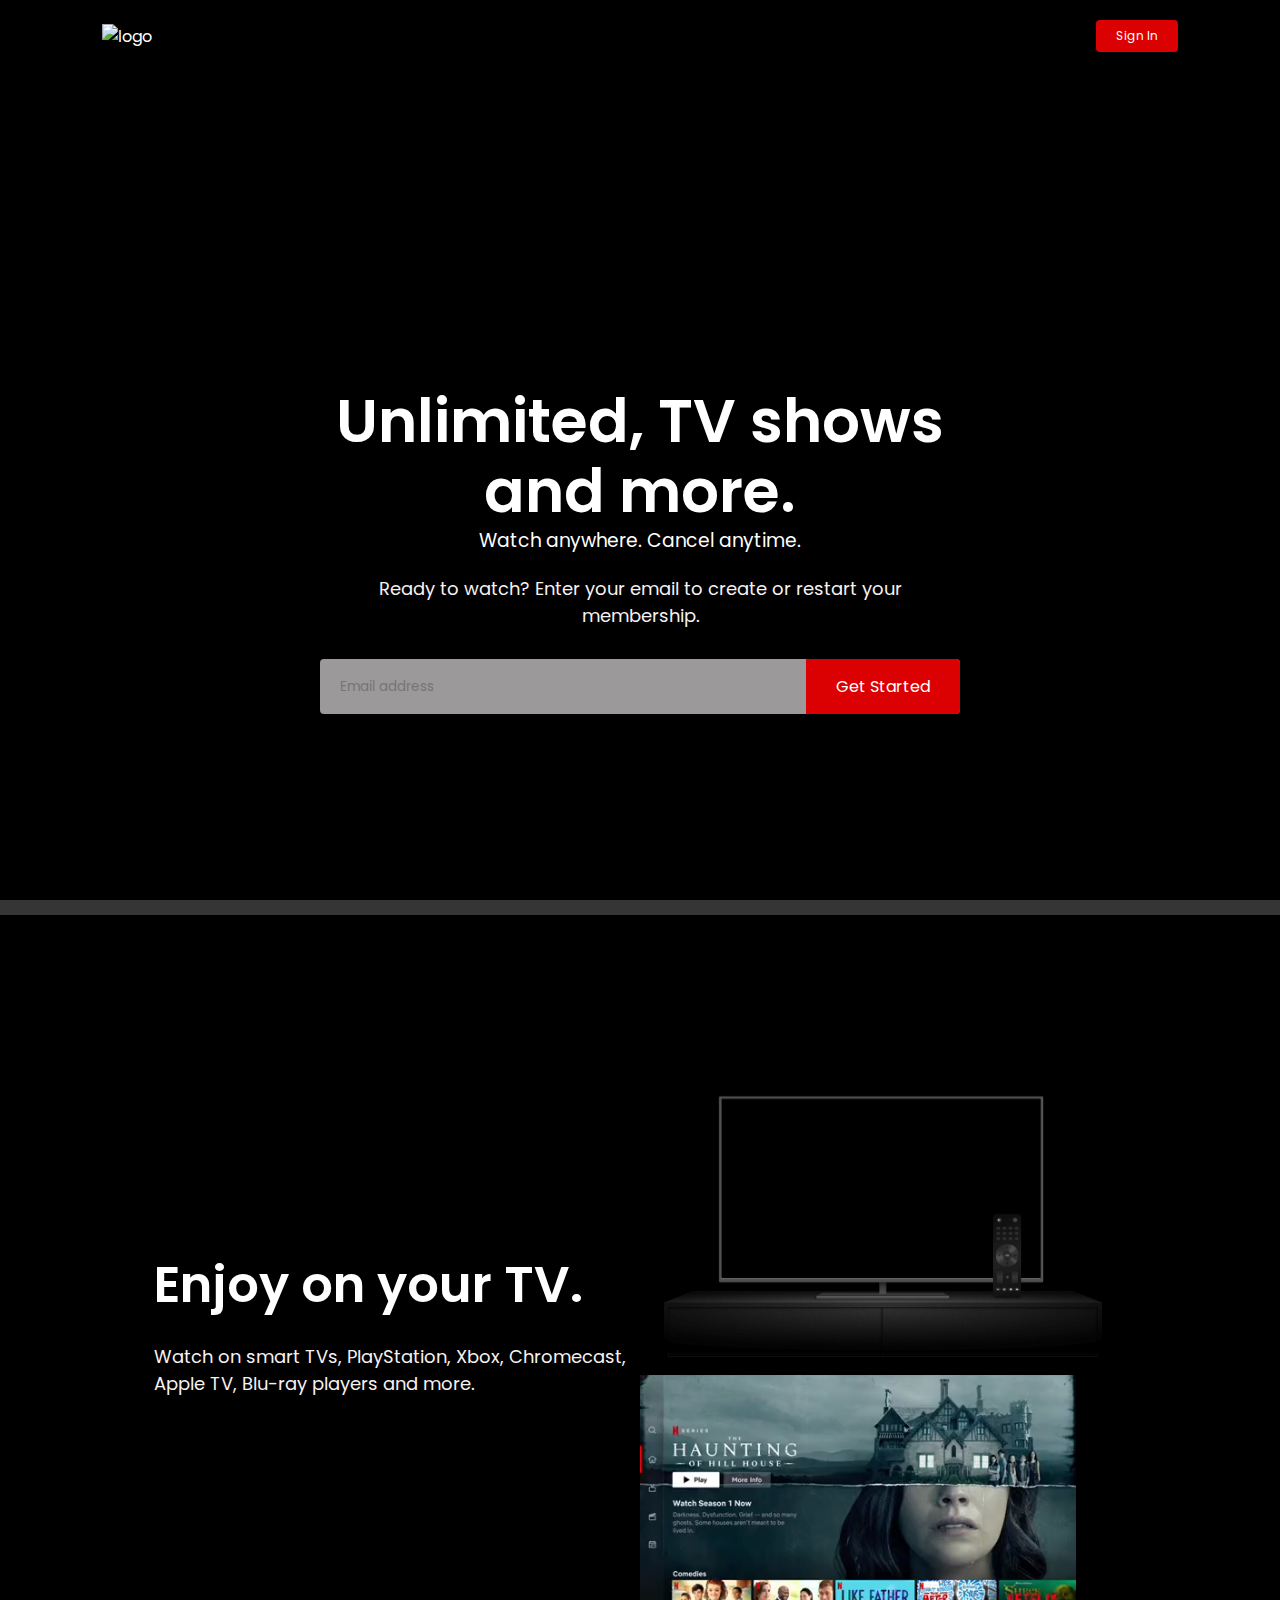
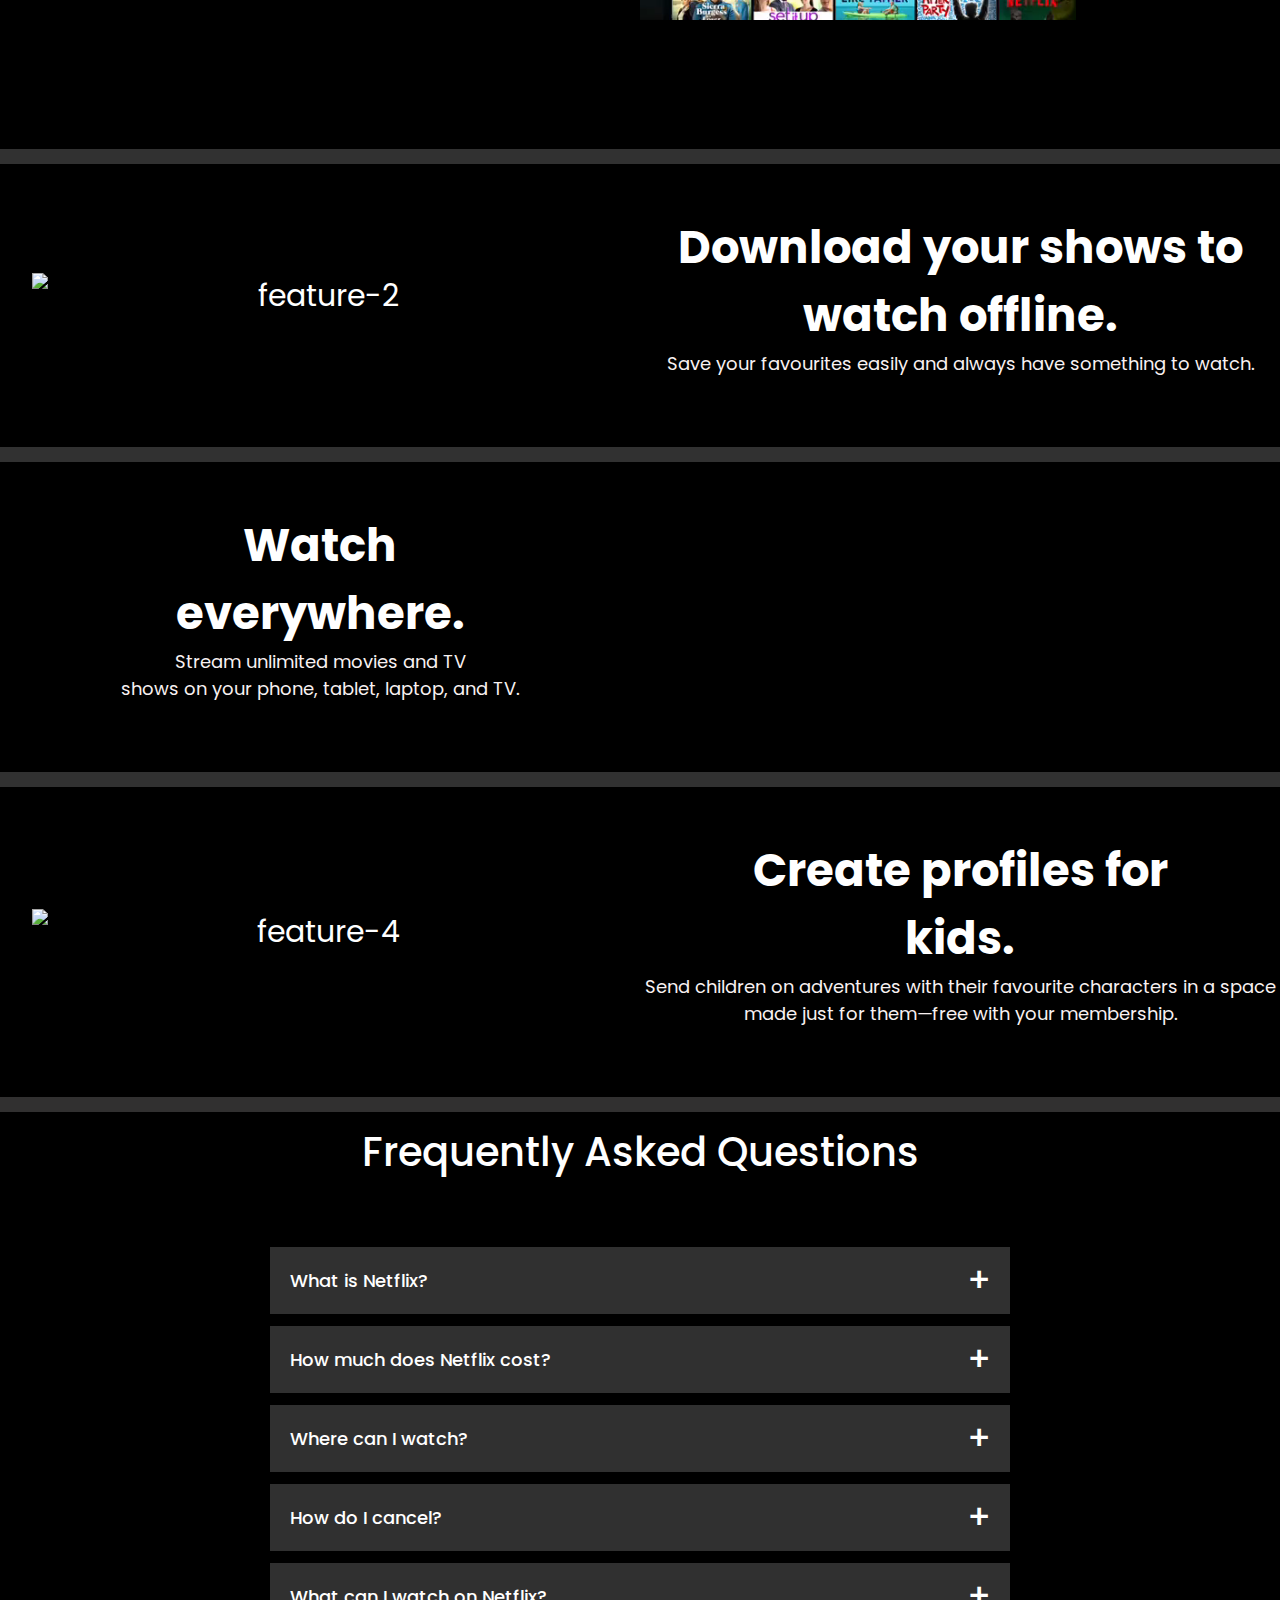
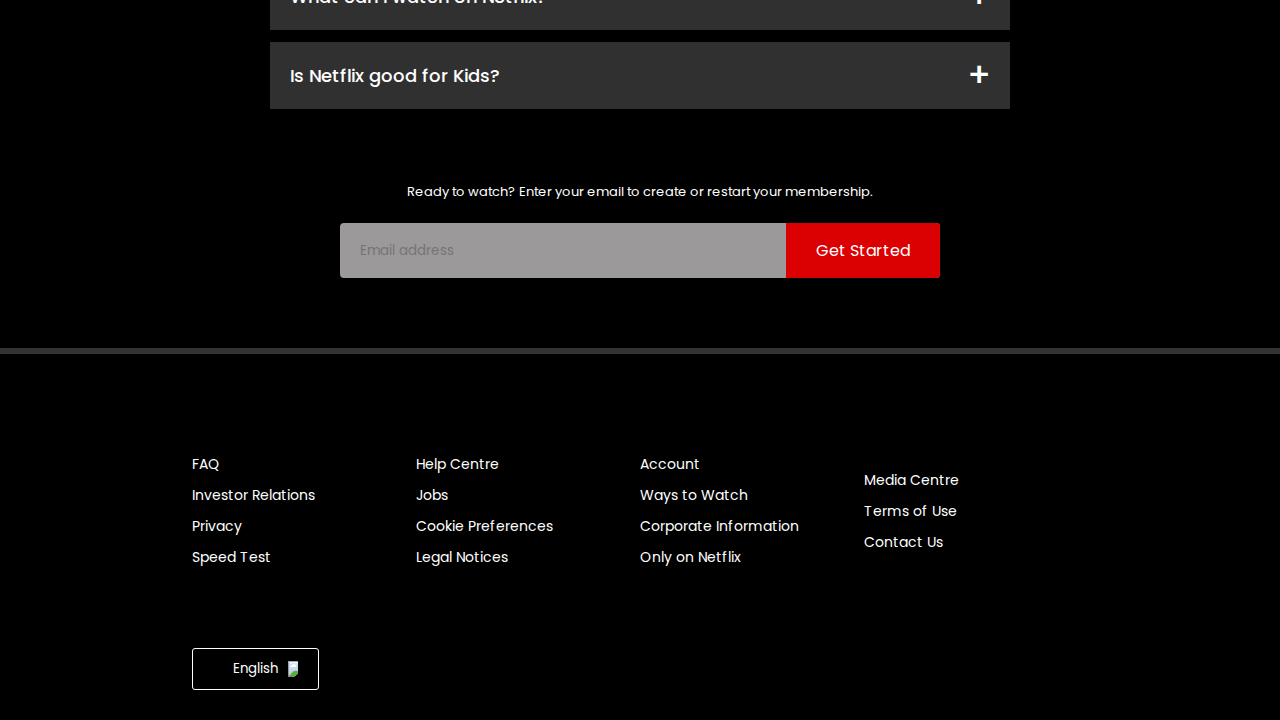
==== index0.html @ baf1df27 "ajouter index0.html" ====
<!DOCTYPE html>
<html lang="en">
<head>
    <meta charset="UTF-8">
    <meta name="viewport" content="width=device-width, initial-scale=1.0">
    <link rel="stylesheet" href="style0.css">
  <title>Netflix  Watch TV Shows Online, Watch Movies Online</title>
</head>
<body>
    <div class="header">
        <nav>
            <img class="logo" src="./Assets/logo.png" alt="logo">
            <div>
                <button>Sign In</button>
            </div>
        </nav>

        <div class="header-content">
            <h1>Unlimited, TV shows and more.</h1>
            <h3>Watch anywhere. Cancel anytime.</h3>
            <p>Ready to watch? Enter your email to create or restart your membership.</p>
            <form action="#" class="email-signup">
                <input type="email" placeholder="Email address">
                <div>
                <button type="submit">Get Started</button>
            </div>
            </form>
        </div>
    </div>
<!--Ici commence la premiere section-->
    <div class="features">
        <div class="sow">
            <div class="text-col">
                <h2>Enjoy on your TV.</h2>
                <p>Watch on smart TVs, PlayStation, Xbox, Chromecast, Apple TV, Blu-ray players and more.</p>
            </div>
            <div class="img-col">
                <img src="./Assets/tv.png.svg" alt="feature-1" class="img-leg">
                <video src="Assets/Netflix Gabon - Watch TV Shows Online, Watch Movies Online.m4v"class="video"></video>
            </div>
        </div>
    </div>
    <!--la deuxieme section-->
        <div class="row">
            <div class="img-col">
                <img src="./Assets/feature-2.png" alt="feature-2">
            </div>
            <div class="text-col">
                <h2>Download your shows to watch offline.</h2>
                <p>Save your favourites easily and always have something to watch.</p>
            </div>
        </div>
        <!--la troisieme section-->
        <div class="row">
            <div class="text-col">
                <h2>Watch <br> everywhere.</h2>
                <p>Stream unlimited movies and TV <br>shows on your phone, tablet, laptop, and TV.</p>
            </div>

        </div>
        <!--La quatrieme section-->
        <div class="row">
            <div class="img-col">
                <img src="./Assets/feature-4.png" alt="feature-4">
            </div>
            <div class="text-col">
                <h2>Create profiles for <br> kids.</h2>
                <p>Send children on adventures with their favourite characters in a space made just for them—free with your membership.</p>
            </div>
        </div>
          <!--la cinquieme section-->
    <div class="faq">
        <h2>Frequently Asked Questions</h2>

        <ul class="accordion">
            <li>
                <input type="radio" name="accordion" id="first">
                <label for="first">What is Netflix?</label>
                <div class="content">
                    <p>Netflix is a streaming service that offers a wide variety of award-winning TV shows, movies, anime, documentaries and more – on thousands of internet-connected devices.<br><br>
                    You can watch as much as you want, whenever you want, without a single ad – all for one low monthly price. There's always something new to discover, and new TV shows and movies are added every week!</p>
                </div>
            </li>
            <li>
                <input type="radio" name="accordion" id="second">
                <label for="second">How much does Netflix cost?</label>
                <div class="content">
                    <p>Watch Netflix on your smartphone, tablet, Smart TV, laptop, or streaming device, all for one fixed monthly fee. Plans range from ₹ 149 to ₹ 649 a month. No extra costs, no contracts.</p>
                </div>
            </li>
            <li>
                <input type="radio" name="accordion" id="third">
                <label for="third">Where can I watch?</label>
                <div class="content">
                    <p>Watch anywhere, anytime. Sign in with your Netflix account to watch instantly on the web at netflix.com from your personal computer or on any internet-connected device that offers the Netflix app, including smart TVs, smartphones, tablets, streaming media players and game consoles.<br><br>
                    You can also download your favourite shows with the iOS, Android, or Windows 10 app. Use downloads to watch while you're on the go and without an internet connection. Take Netflix with you anywhere.</p>
                </div>
            </li>
            <li>
                <input type="radio" name="accordion" id="fourth">
                <label for="fourth">How do I cancel?</label>
                <div class="content">
                    <p>Netflix is flexible. There are no annoying contracts and no commitments. You can easily cancel your account online in two clicks. There are no cancellation fees – start or stop your account anytime.</p>
                </div>
            </li>
            <li>
                <input type="radio" name="accordion" id="fifth">
                <label for="fifth">What can I watch on Netflix?</label>
                <div class="content">
                    <p>Netflix has an extensive library of feature films, documentaries, TV shows, anime, award-winning Netflix originals, and more. Watch as much as you want, anytime you want.</p>
                </div>
            </li>
            <li>
                <input type="radio" name="accordion" id="sixth">
                <label for="sixth">Is Netflix good for Kids?</label>
                <div class="content">
                    <p>The Netflix Kids experience is included in your membership to give parents control while kids enjoy family-friendly TV shows and films in their own space.<br><br>
                    Kids profiles come with PIN-protected parental controls that let you restrict the maturity rating of content kids can watch and block specific titles you don’t want kids to see.</p>
                </div>
            </li>
        </ul>
        
        <small>Ready to watch? Enter your email to create or restart your membership.
        </small>
        
        <form action="#" class="email-signup">
            <input type="email" placeholder="Email address" required>
            <button type="submit">Get Started</button>
        </form>  
    </div>
<!--le footer,la derniere partie-->
    <div class="footer">

        <div class="sow">
            <div class="col">
                <a href="#">FAQ</a>
                <a href="#">Investor Relations</a>
                <a href="#">Privacy</a>
                <a href="#">Speed Test</a>
            </div>
            <div class="col">
                <a href="#">Help Centre</a>
                <a href="#">Jobs</a>
                <a href="#">Cookie Preferences</a>
                <a href="#">Legal Notices</a>
            </div>
            <div class="col">
                <a href="#">Account</a>
                <a href="#">Ways to Watch</a>
                <a href="#">Corporate Information</a>
                <a href="#">Only on Netflix</a>
            </div>
            <div class="col">
                <a href="#">Media Centre</a>
                <a href="#">Terms of Use</a>
                <a href="#">Contact Us</a>
            </div>
        </div>

        <button class="lang-btn"><i class="fa-solid fa-globe"></i> English <img src="./Assets/down-icon.png"></button>

        <p class="copyright-text"></p>
    </div>

</body>
</html>
---- style0.css ----
@import url("https://fonts.googleapis.com/css2?family=Poppins:wght@500;700;800&display=swap");

* {
    margin: 0;
    padding: 0;
    box-sizing: border-box;
    font-family: 'Poppins', sans-serif;
}

body {
    background-color: #000;
    color: #fff;
}

.header {
    width: 100%;
    height: 100vh;
    background-image: linear-gradient(rgba(0,0,0,0.7),rgba(0,0,0,0.7)), url(./Assets/header-image.png);
    background-size: cover;
    background-position: center;
    padding: 10px 8%;
    position: relative;
}

nav {
    display: flex;
    align-items: center;
    justify-content: space-between;
    padding: 10px 0;
}

.logo {
    width: 150px;
    cursor: pointer;
}

nav button {
    border: none;
    outline: none;
    background-color: #db0001;
    color: #fff;
    padding: 7px 20px;
    font-size: 12px;
    border-radius: 4px;
    margin-left: 10px;
    cursor: pointer;
}

.lang-btn {
    display: inline-flex;
    align-items: center;
    background: transparent;
    border: 1px solid #fff;
    padding: 7px 10px;
}

.lang-btn img {
    width: 10px;
    margin-left: 10px;
} 

.fa-globe {
    color: #fff;
    width: 10px;
    margin-right: 10px;
}

.header-content {
    position: absolute;
    top: 50%;
    left: 50%;
    transform: translate(-50%,-50%);
    text-align: center;
    margin-top: 100px;
}

.header-content h1 {
    font-size: 60px;
    line-height: 70px;
    font-weight: 600;
    max-width: 650px;
}

.header-content h3 {
    font-weight: 400;
    margin-bottom: 20px;
}

.email-signup {
    background: rgb(155, 153, 153);
    border-radius: 4px;
    display: flex;
    align-items: center;
    margin-top: 30px;
    overflow: hidden;
    border: 1 solid rgb(255, 253, 253);
}

.email-signup input {
    flex: 1;
    border: 0;
    outline: 0;
    margin-left: 20px;
    background-color: transparent;
    border: 1 solid rgb(255, 253, 253);
}

.email-signup button {
    background-color: #db0001;
    border: none;
    outline: none;
    color: #fff;
    font-size: 16px;
    cursor: pointer;
    padding: 15px 30px;
}


.features {
    padding: 50px 12%;
    font-size: 22px;
    border-top: 15px solid rgb(54, 53, 53);
    padding:72px opx;
}

.row {
    display: flex;
    align-items: center;
    width: 100%;
    flex-wrap: wrap;
    padding: 50px 0;
    border-top: 15px solid rgb(49, 49, 49);
    text-align: center;
    font-size: 30px;
}

.text-col, .img-col {
    flex-basis: 50%;
    margin-bottom: 20px;
}

.img-col img {
    display: block;
    width: 90%;
    margin: auto;
}

.features h2 {
    font-size: 50px;
    font-weight: 600;
    margin-bottom: 20px;
}

.faq {
    padding: 10px 12%;
    text-align: center;
    font-size: 18px;
    border-top: 15px solid rgb(49, 48, 48);
}

.faq h2 {
    font-size: 40px;
    font-weight: 500;
}

.accordion {
    margin: 60px auto;
    width: 100%;
    max-width: 750px;
}

.accordion li {
    list-style: none;
    width: 100%;
    padding: 5px;
}

.accordion li label {
    display: flex;
    align-items: center;
    padding: 20px;
    font-size: 18px;
    font-weight: 500;
    background-color: #303030;
    margin-bottom: 2px;
    cursor: pointer;
    position: relative;
}

label::after {
    content: '+';
    font-size: 34px;
    position: absolute;
    right: 20px;
    transition: transform 0.5s;
}

input[type="radio"] {
    display: none;
}

.accordion .content {
    background-color: #303030;
    text-align: left;
    padding: 0 20px;
    max-height: 0;
    overflow: hidden;
    transition: max-height 0.5s, padding 0.5s;
}

.accordion input[type="radio"]:checked + label + .content {
    max-height: 600px;
    padding: 30px 20px;
}

.accordion input[type="radio"]:checked + label::after {
    transform: rotate(135deg);
}

.faq small {
    font-size: 13px;
}

.faq .email-signup {
    max-width: 600px;
    margin: 20px auto 60px;
}


.footer {
    padding: 50px 15% 10px;
    border-top: 6px solid #333;
    color: #777;
}

.footer h2 {
    font-size: 18px;
    font-weight: 400;
    margin-bottom: 30px;
}

.footer .col {
    flex-basis: 25%;
    flex-grow: 1;
    margin-bottom: 20px;
}

.footer .col a {
    display: block;
    color: #ffffff;
    font-size: 14px;
    margin-bottom: 10px;
    text-decoration: none;
}

.footer .row {
    align-items: flex-start;
    padding: 10px 0px;
}

.footer .lang-btn {
    color: #fff;
    padding: 10px 20px;
    border-radius: 3px;
}

.copyright-text {
    font-size: 14px;
    margin-top: 20px;
    margin-bottom: 10px;
}



@media only screen and (max-width: 600px) {
    .logo {
        width: 100px;
    }

    nav button {
        padding: 5px 10px;
    }

    nav .lang-btn {
        padding: 4px 8px;
    }

    .header-content {
        position: unset;
        transform: none;
        padding-top: 150px;
    }

    .header-content h1 {
        font-size: 30px;
    }

    .email-signup button {
        font-size: 12px;
        padding: 10px 15px;
    }

    .text-col, .img-col {
        flex-basis: 100%;

    }

    .features h2 {
        font-size: 30px;
    }

    .features p {
        font-size: 15px;
    }

    .row:nth-child(2), .row:nth-child(4) {
        flex-direction: column-reverse;
    }

    .features .row {
        padding: 10px 0;
    }

    .faq h2 {
        font-size: 20px;
    }

    .accordion .content {
        font-size: 14px;
    }

    .accordion li label {
        padding: 10px;
        font-size: 14px;
    }

    label::after {
        font-size: 22px;
    }
}
.video{
   position: relative;
   z-index: 1;
   height: 245px;
}
.img-leg{
    z-index: 2;
    width: 10%;
    height: 360px;
    margin-bottom: 50px;

}
.sow{
    display: flex;
    align-items: center;
    width: 100%;
    flex-wrap: wrap;
    padding: 50px 0; 
}
p{
    font-size: 18px;
    color: rgb(248, 241, 241);
}
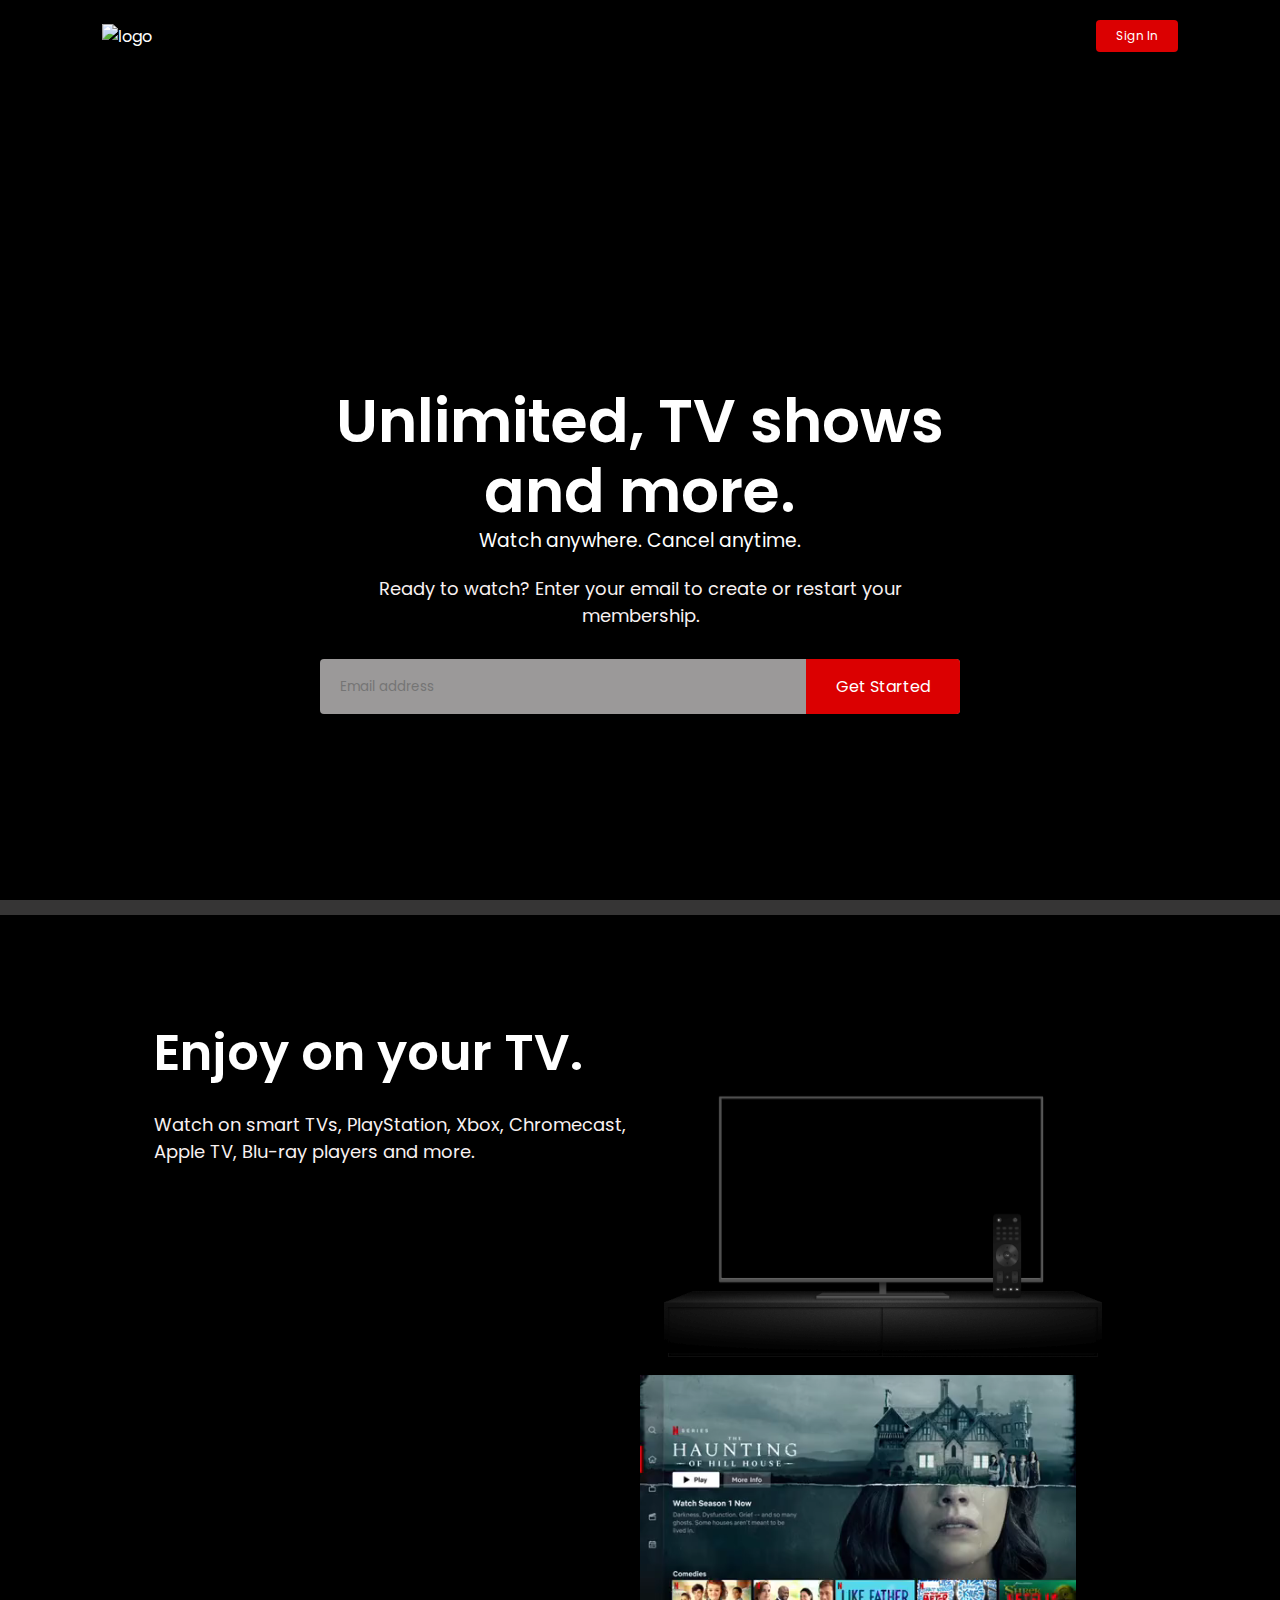
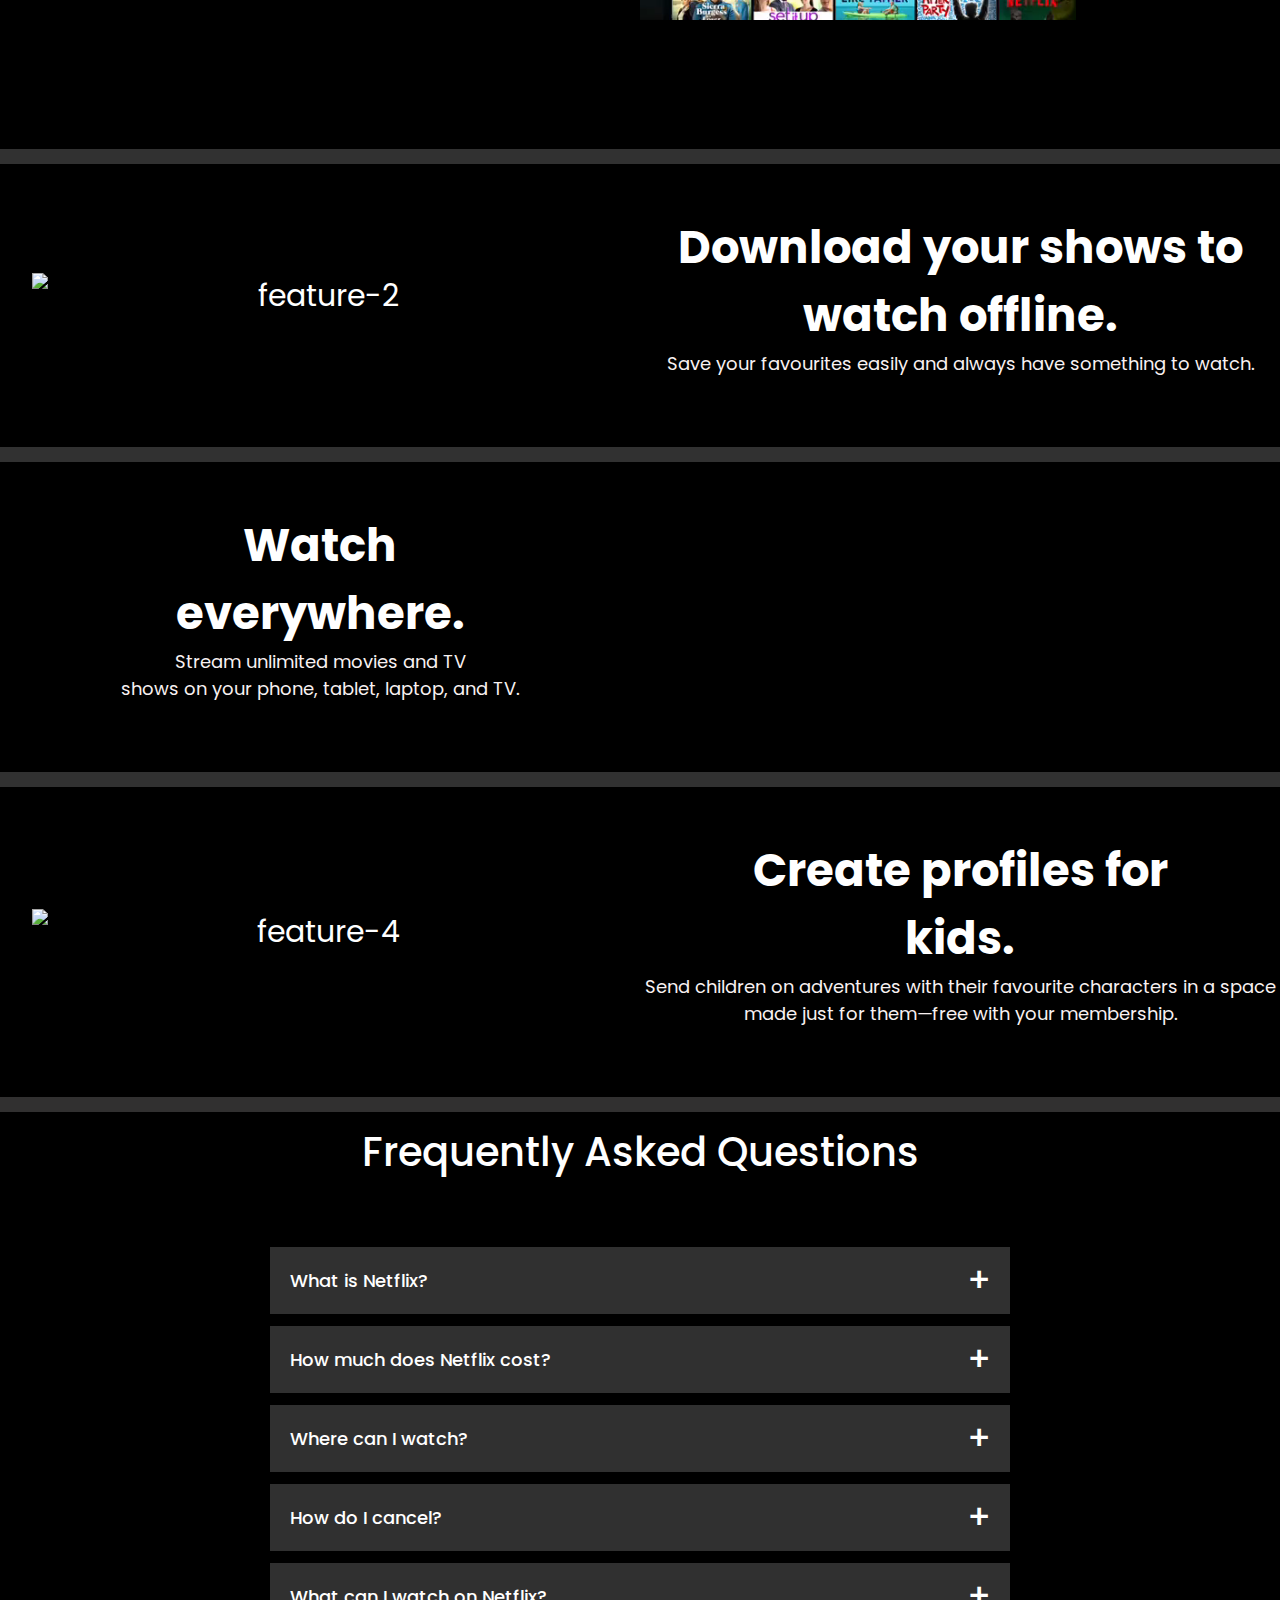
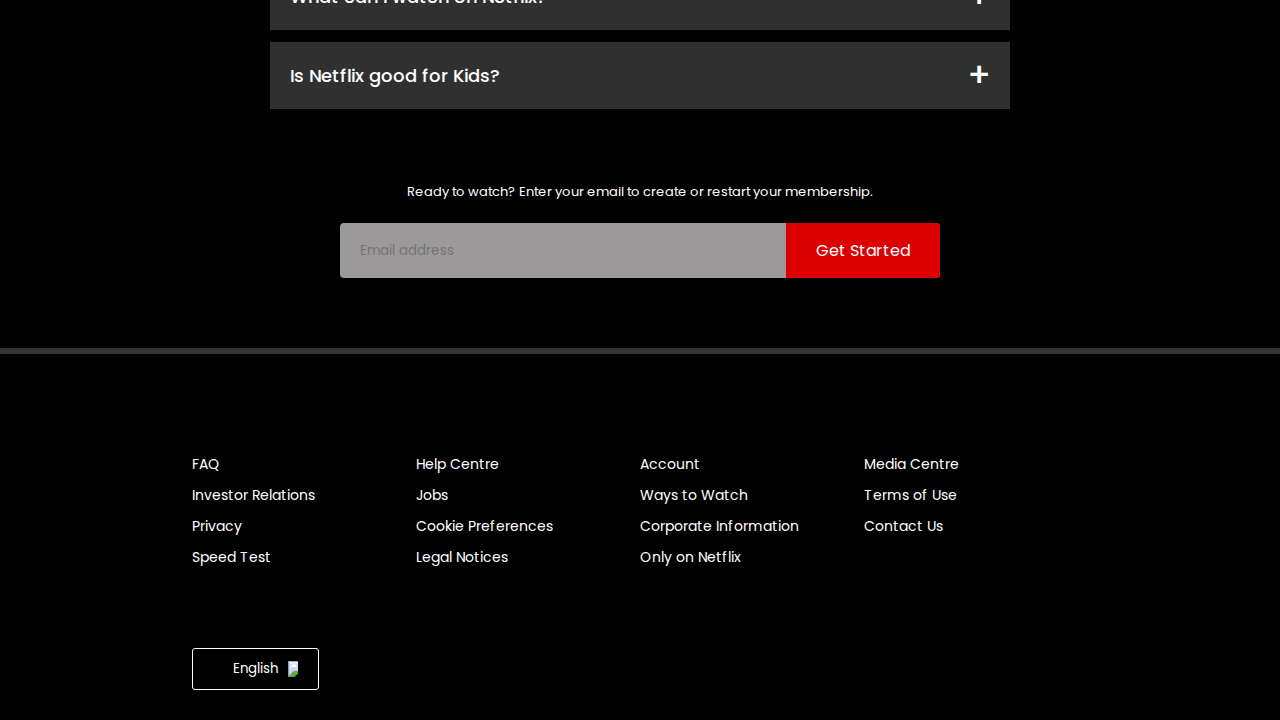
==== commit 2f5ef8f0: "ajouter index0.html" ====
--- a/index0.html
+++ b/index0.html
@@ -4,7 +4,7 @@
     <meta charset="UTF-8">
     <meta name="viewport" content="width=device-width, initial-scale=1.0">
     <link rel="stylesheet" href="style0.css">
-  <title>Netflix  Watch TV Shows Online, Watch Movies Online</title>
+  <title>Netflix</title>
 </head>
 <body>
     <div class="header">
--- a/style0.css
+++ b/style0.css
@@ -352,9 +352,8 @@
 }
 .sow{
     display: flex;
-    align-items: center;
-    width: 100%;
-    flex-wrap: wrap;
+    justify-content: center;
+    width: 100%;
     padding: 50px 0; 
 }
 p{
